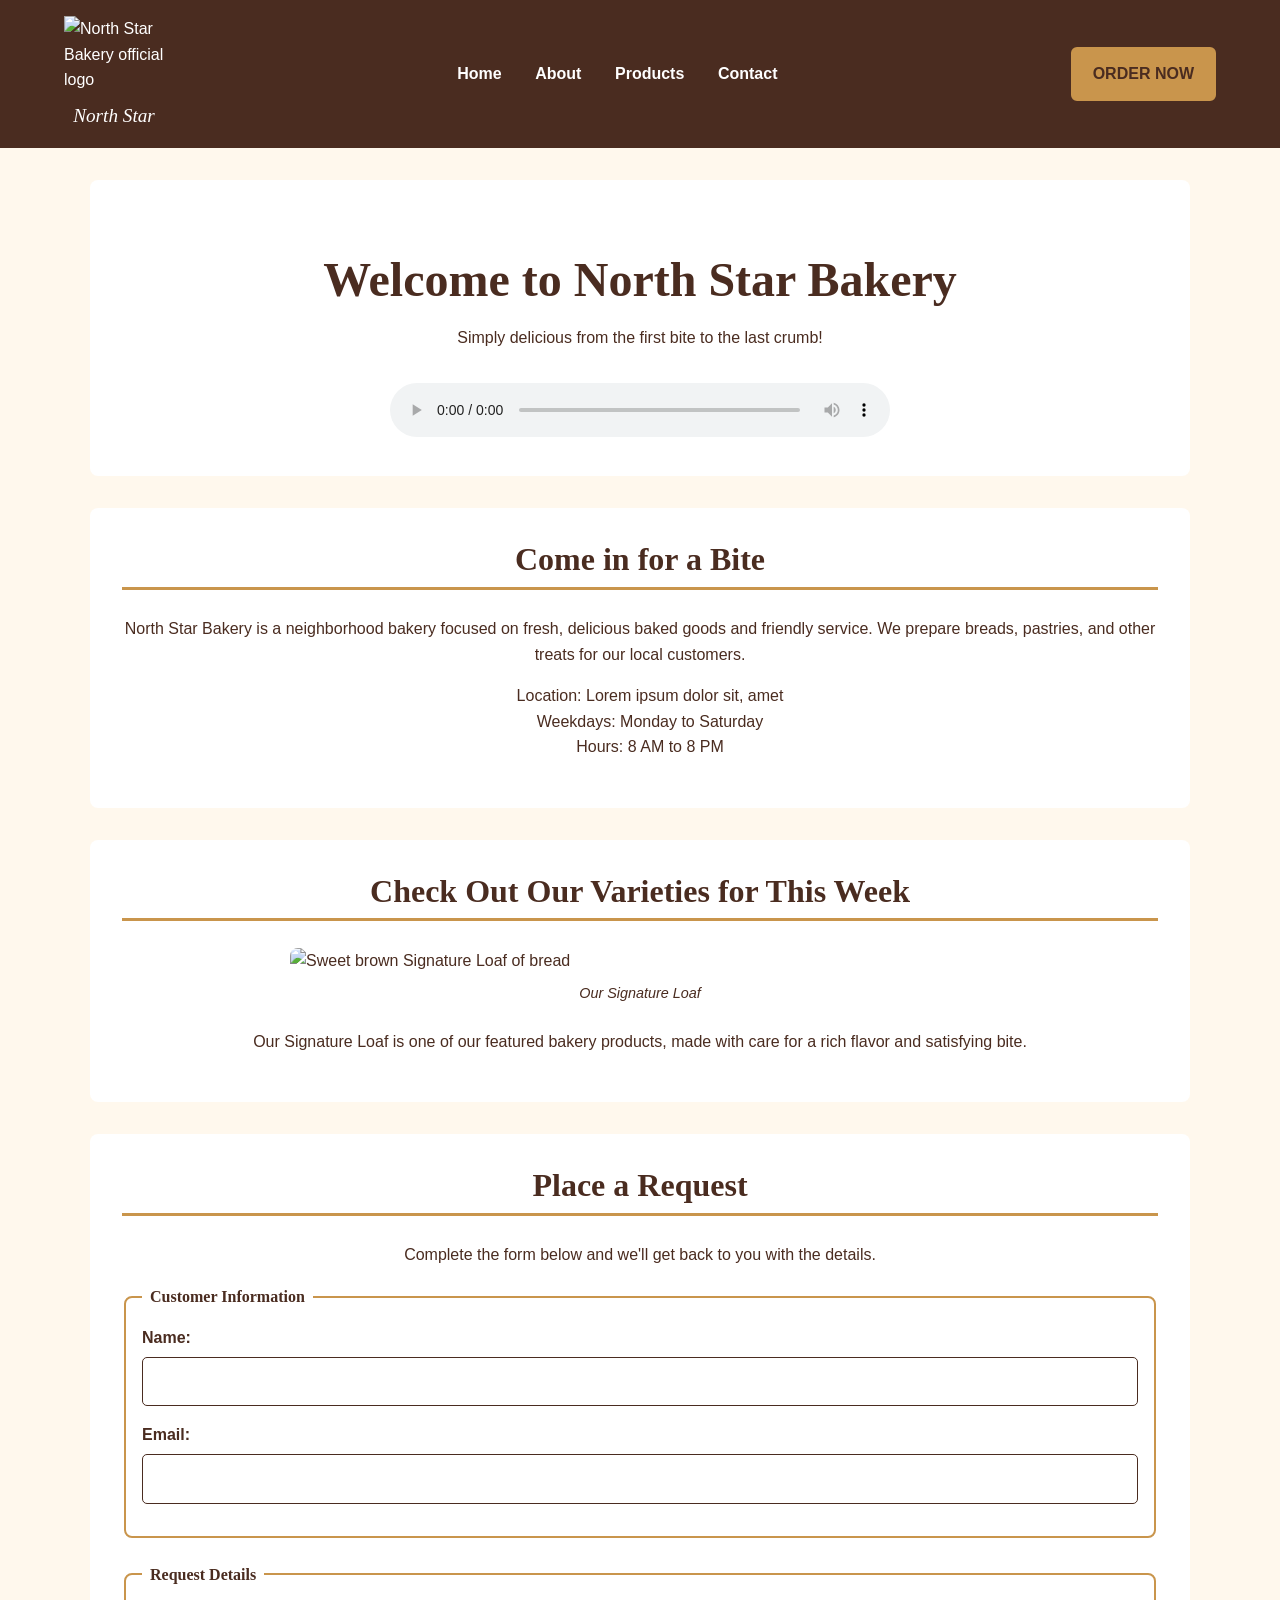
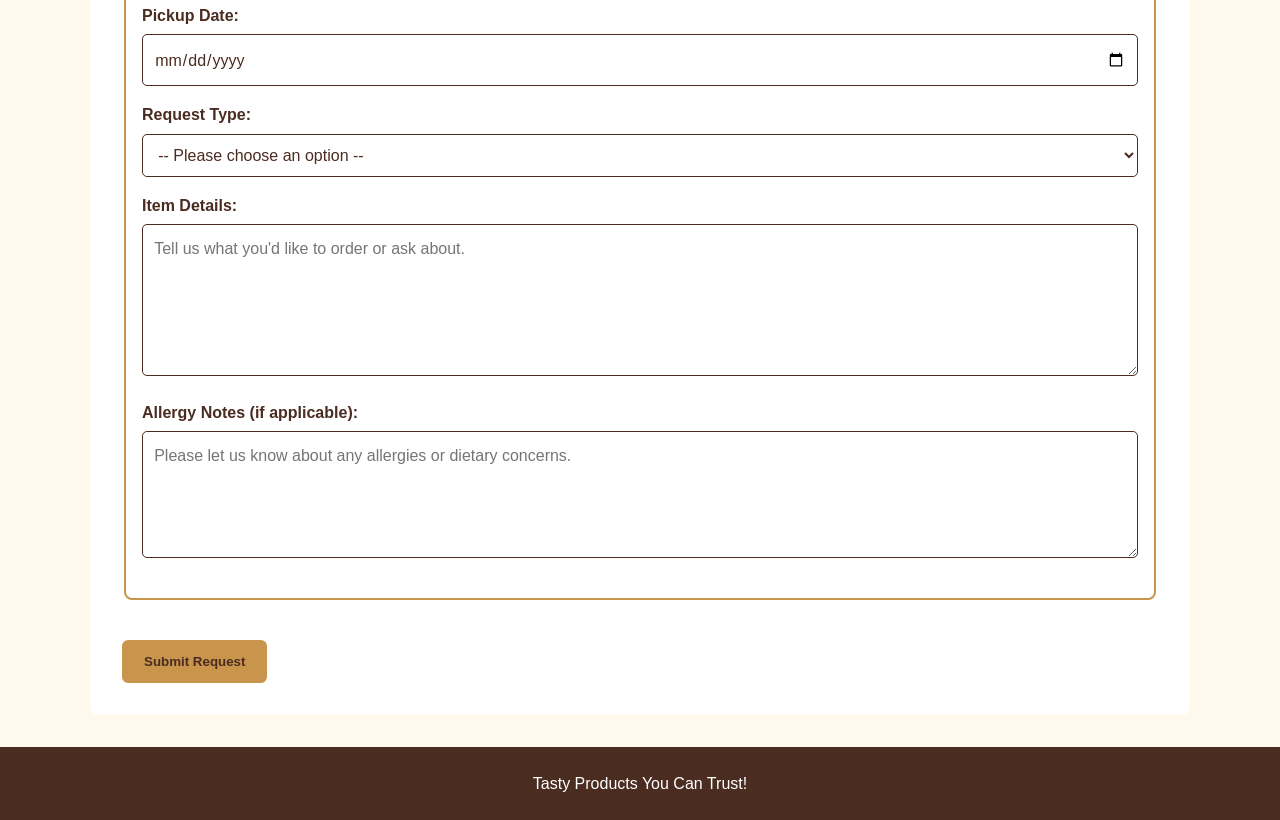
==== index.html @ 4ea6205c "Initial Commit!" ====
<!doctype html>
<html lang="en">
  <head>
    <meta charset="UTF-8" />
    <meta name="viewport" content="width=device-width, initial-scale=1.0" />
    <title>North Star Bakery | Home</title>

    <!-- External CSS -->
    <link rel="stylesheet" href="./styles.css" />
  </head>

  <body>
    <header>
      <!-- Logo -->
      <figure>
        <img
          src="./Media/bakery-logo_c.png"
          alt="North Star Bakery official logo"
        />
        <figcaption>North Star</figcaption>
      </figure>

      <!-- Navigation -->
      <nav aria-label="Main navigation">
        <ul>
          <li><a href="./index.html">Home</a></li>
          <li><a href="./about.html">About</a></li>
          <li><a href="./products.html">Products</a></li>
          <li><a href="./contact.html">Contact</a></li>
        </ul>
      </nav>

      <!-- Call to Action -->
      <a class="cta-button" href="./contact.html">ORDER NOW</a>
    </header>

    <main>
      <!-- Welcome -->
      <section class="welcome">
        <h1>Welcome to North Star Bakery</h1>

        <p>Simply delicious from the first bite to the last crumb!</p>

        <audio controls>
          <source src="./Media/bakery-welcome_c.mp3" type="audio/mpeg" />
          Welcome to North Star Bakery! We pride ourselves in giving you the
          best pastries.
        </audio>
      </section>

      <!-- Location -->
      <section class="location">
        <h2>Come in for a Bite</h2>

        <p>
          North Star Bakery is a neighborhood bakery focused on fresh, delicious
          baked goods and friendly service. We prepare breads, pastries, and
          other treats for our local customers.
        </p>

        <ul>
          <li>Location: Lorem ipsum dolor sit, amet</li>
          <li>Weekdays: Monday to Saturday</li>
          <li>Hours: 8 AM to 8 PM</li>
        </ul>
      </section>

      <!-- Featured Product -->
      <section class="featuredItem">
        <h2>Check Out Our Varieties for This Week</h2>

        <figure>
          <picture>
            <!-- Large screens -->
            <source
              media="(min-width: 800px)"
              srcset="./Media/bakery-feature-large_c.png"
            />

            <!-- Medium screens -->
            <source
              media="(min-width: 450px)"
              srcset="./Media/bakery-feature-small_c.png"
            />

            <!-- Small screens / fallback -->
            <img
              src="./Media/bakery-feature-small_c.png"
              alt="Sweet brown Signature Loaf of bread"
            />
          </picture>

          <figcaption>Our Signature Loaf</figcaption>
        </figure>

        <p class="center">
          Our Signature Loaf is one of our featured bakery products, made with
          care for a rich flavor and satisfying bite.
        </p>
      </section>

      <!-- Request Form -->
      <section class="request-form">
        <h2>Place a Request</h2>

        <p>
          Complete the form below and we'll get back to you with the details.
        </p>

        <form action="#" method="post">
          <fieldset>
            <legend>Customer Information</legend>

            <div>
              <label for="name">Name:</label>
              <input type="text" id="name" name="name" required />
            </div>

            <div>
              <label for="email">Email:</label>
              <input type="email" id="email" name="email" required />
            </div>
          </fieldset>

          <fieldset>
            <legend>Request Details</legend>

            <div>
              <label for="pickup-date">Pickup Date:</label>
              <input type="date" id="pickup-date" name="pickup-date" required />
            </div>

            <div>
              <label for="request-type">Request Type:</label>
              <select id="request-type" name="request-type" required>
                <option value="">-- Please choose an option --</option>
                <option value="pre-order">Pre-order</option>
                <option value="general-question">General Question</option>
              </select>
            </div>

            <div>
              <label for="item-details">Item Details:</label>
              <textarea
                id="item-details"
                name="item-details"
                rows="5"
                placeholder="Tell us what you'd like to order or ask about."
                required
              ></textarea>
            </div>

            <div>
              <label for="allergy-notes">
                Allergy Notes (if applicable):
              </label>

              <textarea
                id="allergy-notes"
                name="allergy-notes"
                rows="4"
                placeholder="Please let us know about any allergies or dietary concerns."
              ></textarea>
            </div>
          </fieldset>

          <button type="submit">Submit Request</button>
        </form>
      </section>
    </main>

    <footer>
      <p>Tasty products you can trust!</p>
    </footer>
  </body>
</html>
---- styles.css ----
/* ---------- Color and Typography System ---------- */

:root {
  --cream: #fff8ed;
  --brown: #4a2c20;
  --gold: #c9954c;
  --terracotta: #a85d45;
  --white: #ffffff;

  --heading-font: Georgia, "Times New Roman", serif;
  --body-font: Arial, Helvetica, sans-serif;
}

/* ---------- Base Styles ---------- */

* {
  box-sizing: border-box;
}

html {
  scroll-behavior: smooth;
}

body {
  margin: 0;
  background-color: var(--cream);
  color: var(--brown);
  font-family: var(--body-font);
  line-height: 1.6;
}

img {
  display: block;
  max-width: 100%;
  height: auto;
}

figure {
  margin: 1.5rem 0;
}

figcaption {
  margin-top: 0.5rem;
  font-size: 0.9rem;
  font-style: italic;
  text-align: center;
}
h1,
h2,
h3 {
  color: var(--brown);
  font-family: var(--heading-font);
  line-height: 1.2;
}

h1 {
  margin-bottom: 0.75rem;
  font-size: 2.2rem;
}

h2 {
  margin-top: 0;
  font-size: 1.8rem;
  text-align: center;
}

h3 {
  font-size: 1.35rem;
}

a {
  color: var(--terracotta);
  font-weight: bold;
}

a:hover,
a:focus {
  color: var(--brown);
}

/* ---------- Header ---------- */

header {
  padding: 1rem;
  background-color: var(--brown);
  color: var(--white);
  text-align: center;
}

header figure {
  margin: 0 auto 1rem;
}

header img {
  width: 120px;
  margin: 0 auto;
}

header figcaption {
  color: var(--white);
  font-family: var(--heading-font);
  font-size: 1.2rem;
}

/* ---------- Navigation ---------- */

nav ul {
  display: flex;
  flex-direction: column;
  gap: 0.5rem;
  margin: 0;
  padding: 0;
  list-style: none;
}

nav a {
  display: block;
  padding: 0.5rem;
  color: var(--white);
  text-decoration: none;
}

nav a:hover,
nav a:focus {
  background-color: var(--gold);
  color: var(--brown);
  border-radius: 4px;
}

/* ---------- Buttons ---------- */

.cta-button,
button {
  display: inline-block;
  margin-top: 1rem;
  padding: 0.75rem 1.25rem;
  border: 2px solid var(--gold);
  border-radius: 6px;
  background-color: var(--gold);
  color: var(--brown);
  font-family: var(--body-font);
  font-weight: bold;
  text-decoration: none;
  cursor: pointer;
}

.cta-button:hover,
button:hover,
.cta-button:focus,
button:focus {
  background-color: var(--terracotta);
  border-color: var(--terracotta);
  color: var(--white);
}

.about-cta {
  text-align: center;
}

/* ---------- Main Content ---------- */

main {
  width: 92%;
  max-width: 1100px;
  margin: 0 auto;
}

section {
  margin: 2rem 0;
  padding: 1.5rem;
  border-radius: 8px;
  background-color: var(--white);
}

section > h2 {
  border-bottom: 3px solid var(--gold);
  padding-bottom: 0.5rem;
}

/* ---------- Home Page ---------- */

.welcome {
  text-align: center;
}

.welcome audio {
  width: 100%;
  max-width: 500px;
  margin-top: 1rem;
}

.location ul {
  padding-left: 1.25rem;
}

.featuredItem figure {
  max-width: 700px;
  margin-right: auto;
  margin-left: auto;
}

.featuredItem img {
  width: 100%;
  border-radius: 8px;
}

/* ---------- Product Page ---------- */

.products-intro {
  text-align: center;
}

.products-intro figure {
  max-width: 800px;
  margin-right: auto;
  margin-left: auto;
}

.products-intro img {
  width: 100%;
  border-radius: 8px;
}

.product-category {
  display: flex;
  flex-direction: column;
  gap: 1.5rem;
}

.product {
  padding: 1rem;
  border: 1px solid var(--gold);
  border-radius: 8px;
  background-color: var(--cream);
}

.product figure {
  margin-top: 0;
}

.product img {
  width: 100%;
  border-radius: 6px;
}

.product p {
  margin-bottom: 0.75rem;
}

.ordering-info {
  text-align: center;
}
.center {
  text-align: center;
}

/* ---------- About Page ---------- */

.bakery-story img,
.staff img {
  width: 100%;
  border-radius: 8px;
}

.staff-member {
  margin-bottom: 2rem;
}

.about-cta p {
  text-align: center;
}

/* ---------- Contact Page ---------- */

.contact-intro {
  text-align: center;
}

.contact-form form {
  width: 100%;
}

fieldset {
  margin-bottom: 1.5rem;
  padding: 1rem;
  border: 2px solid var(--gold);
  border-radius: 8px;
}

legend {
  padding: 0 0.5rem;
  color: var(--brown);
  font-family: var(--heading-font);
  font-weight: bold;
}

form div {
  margin-bottom: 1rem;
}

label {
  display: block;
  margin-bottom: 0.35rem;
  font-weight: bold;
}

input,
select,
textarea {
  width: 100%;
  padding: 0.7rem;
  border: 1px solid var(--brown);
  border-radius: 5px;
  background-color: var(--white);
  color: var(--brown);
  font: inherit;
}

textarea {
  min-height: 120px;
  resize: vertical;
}

input:focus,
select:focus,
textarea:focus {
  outline: 3px solid var(--gold);
  border-color: var(--brown);
}

.contact-details address {
  padding: 1rem;
  border-left: 4px solid var(--gold);
  background-color: var(--cream);
  font-style: normal;
}

.hours-list {
  padding-left: 1.25rem;
}
.request-form p {
  text-align: center;
}

/* ---------- Footer ---------- */

footer {
  margin-top: 2rem;
  padding: 1.5rem;
  background-color: var(--brown);
  color: var(--white);
  text-align: center;
}

footer p {
  margin: 0 auto;
  text-transform: capitalize;
}

/* =========================================
   RESPONSIVE LAYOUT
   ========================================= */

@media (min-width: 700px) {
  header {
    display: flex;
    align-items: center;
    justify-content: space-between;
    gap: 2rem;
    padding: 1rem 5%;
    text-align: left;
  }

  header figure {
    margin: 0;
  }

  header img {
    width: 100px;
    margin: 0;
  }

  nav ul {
    flex-direction: row;
    align-items: center;
    gap: 0.5rem;
  }

  nav a {
    padding: 0.6rem 0.8rem;
  }

  header .cta-button {
    margin-top: 0;
    white-space: nowrap;
  }

  main {
    width: 90%;
  }

  .product-category {
    display: grid;
    grid-template-columns: repeat(2, 1fr);
    align-items: start;
  }

  .product-category > h2,
  .product-category > p {
    grid-column: 1 / -1;
  }

  .bakery-story,
  .sourcing,
  .staff {
    padding: 2rem;
  }
}

@media (min-width: 1000px) {
  h1 {
    font-size: 3rem;
  }

  h2 {
    font-size: 2rem;
  }

  section {
    padding: 2rem;
  }
  .bakery-story {
    display: grid;
    grid-template-columns: 1fr 1fr;
    grid-template-rows: auto auto auto;
    gap: 2rem;
    align-items: center;
  }

  .bakery-story > h2 {
    grid-column: 1 / -1;
  }

  .bakery-story > figure {
    grid-column: 1;
    grid-row: 2 / 4;
    margin: 0;
  }

  .bakery-story > p {
    grid-column: 2;
  }

  .bakery-story img {
    width: 100%;
    height: 100%;
    object-fit: cover;
    border-radius: 8px;
  }

  .staff {
    display: grid;
    grid-template-columns: 1fr 1fr;
    gap: 2rem;
  }

  .staff > h2 {
    grid-column: 1 / -1;
  }
  .location,
  .hours {
    text-align: center;
  }
  .hours li,
  .location li {
    list-style: none;
  }
}
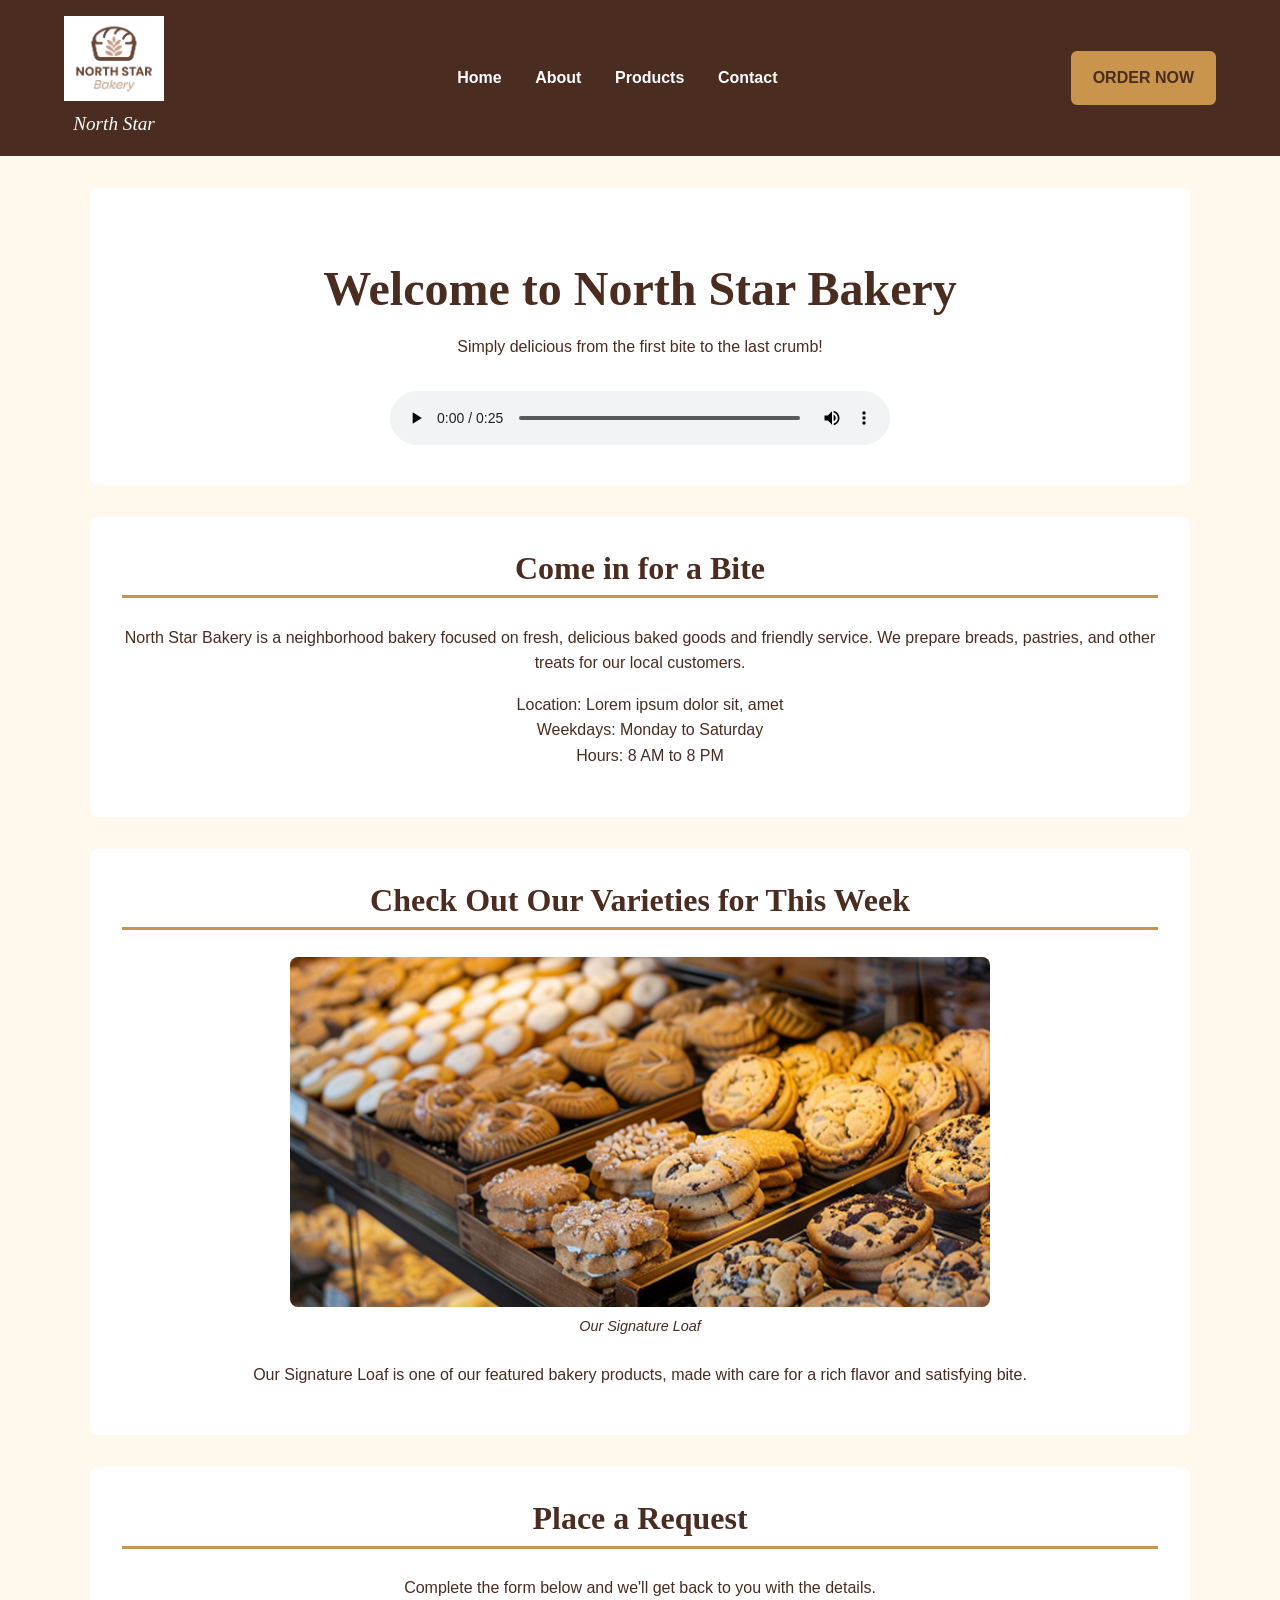
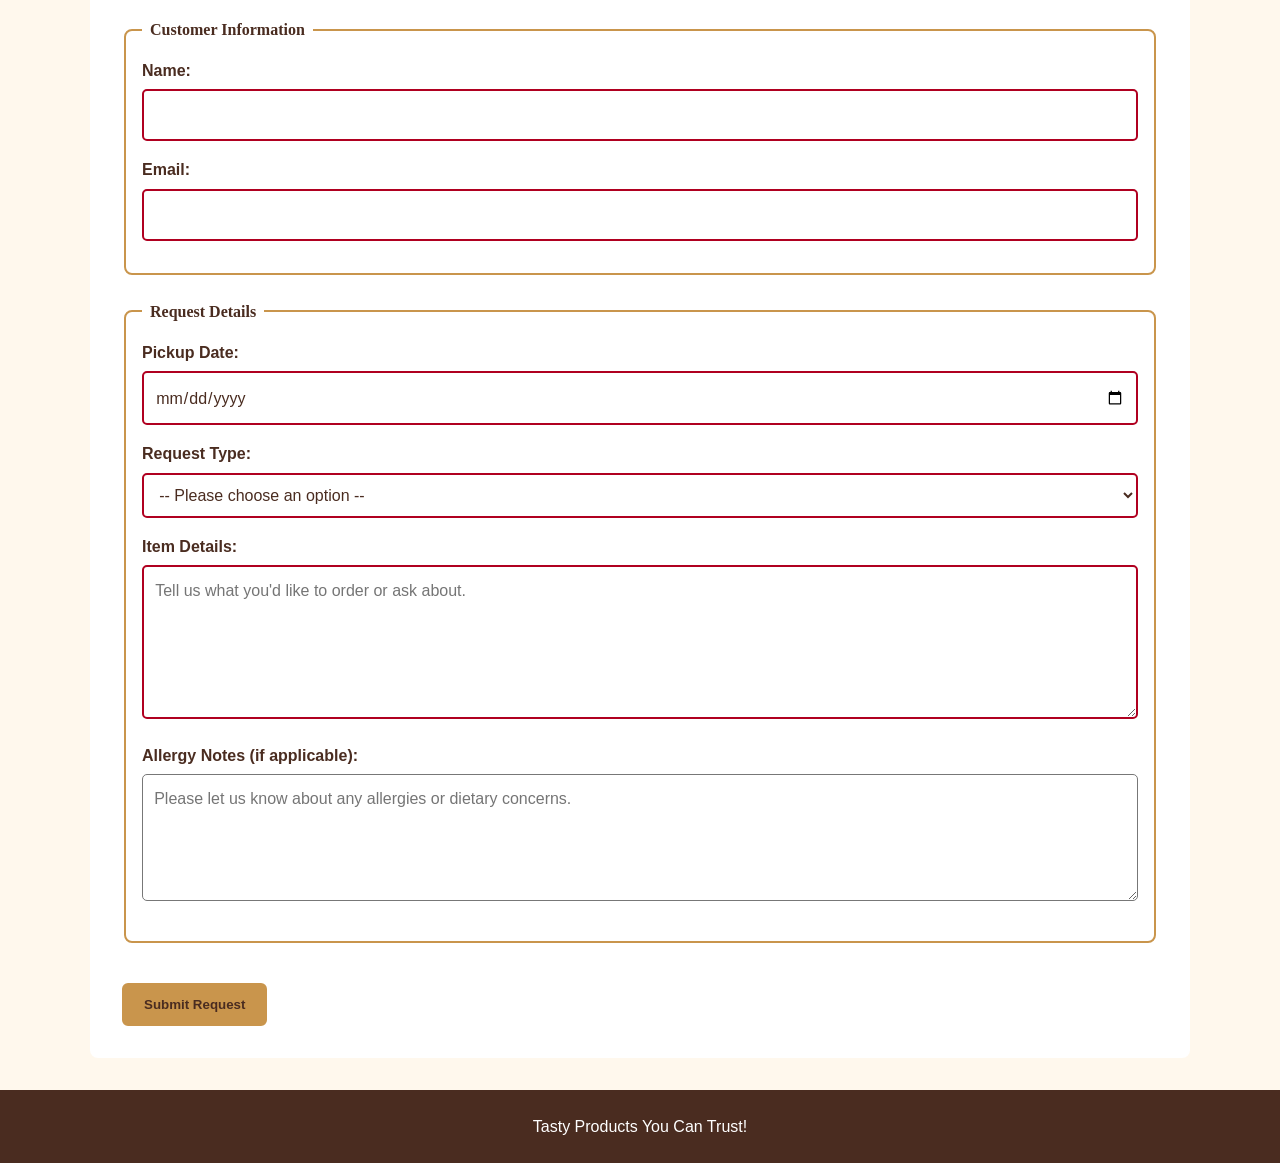
==== commit 4f5166a3: "Add form validation script to index.html Added form validation script for request form." ====
--- a/index.html
+++ b/index.html
@@ -172,5 +172,7 @@
     <footer>
       <p>Tasty products you can trust!</p>
     </footer>
+
+        <script src="./js/form-validation.js"></script>
   </body>
 </html>
--- a/styles.css
+++ b/styles.css
@@ -342,6 +342,44 @@
   text-align: center;
 }
 
+/* Form validation messages */
+.error-message {
+  color: #b00020;
+  font-size: 0.9rem;
+  margin: 5px 0 0;
+  min-height: 1.2em;
+}
+
+/* Success message */
+.success-message {
+  color: #176b2c;
+  font-weight: bold;
+  margin-top: 15px;
+  min-height: 1.2em;
+}
+
+/* Highlight fields when the browser identifies them as invalid */
+input:invalid,
+select:invalid,
+textarea:invalid {
+  border: 2px solid #b00020;
+}
+
+/* Keep the fields neutral when they are valid */
+input:valid,
+select:valid,
+textarea:valid {
+  border: 1px solid #777;
+}
+
+/* Improve focus visibility for keyboard users */
+input:focus,
+select:focus,
+textarea:focus {
+  outline: 2px solid #333;
+  outline-offset: 2px;
+}
+
 /* ---------- Footer ---------- */
 
 footer {
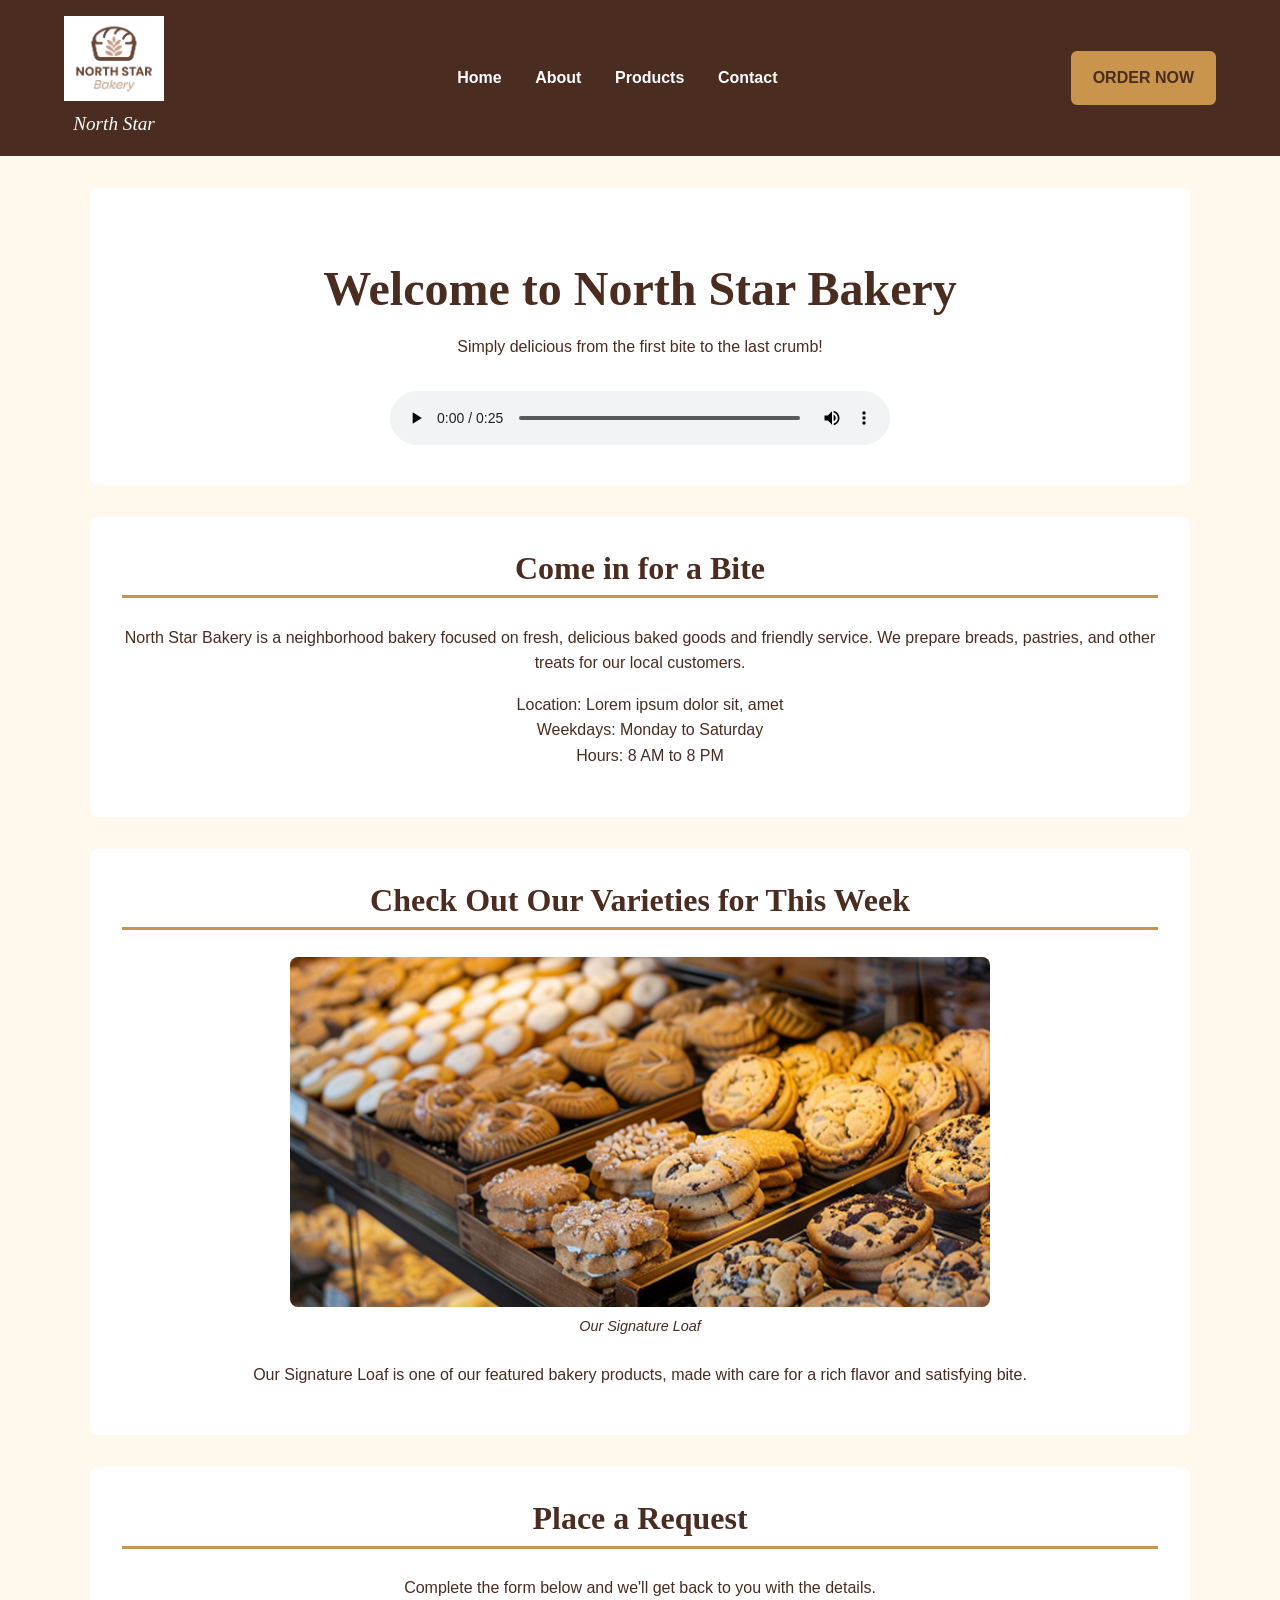
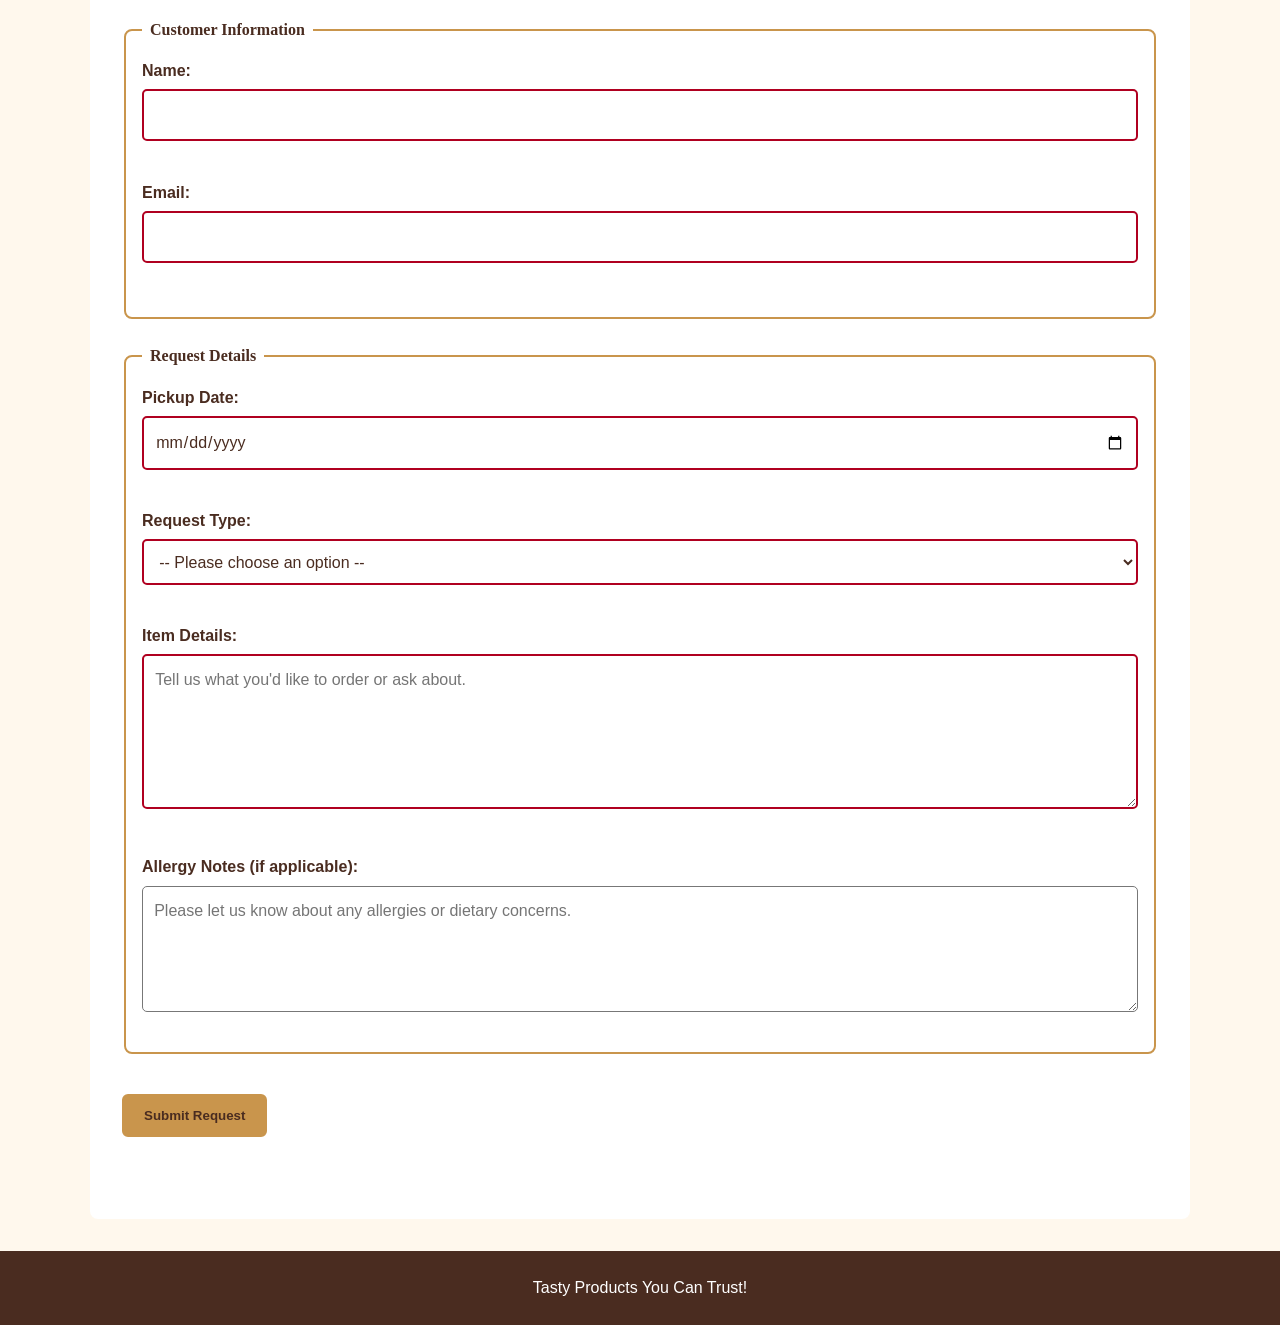
==== commit 74f895c2: "updated form validation part" ====
--- a/index.html
+++ b/index.html
@@ -99,37 +99,37 @@
         </p>
       </section>
 
-      <!-- Request Form -->
+       <!-- Request Form -->
       <section class="request-form">
         <h2>Place a Request</h2>
-
         <p>
           Complete the form below and we'll get back to you with the details.
         </p>
-
-        <form action="#" method="post">
+        <form id="request-form" action="#" method="post">
           <fieldset>
             <legend>Customer Information</legend>
-
             <div>
               <label for="name">Name:</label>
               <input type="text" id="name" name="name" required />
+              <p id="name-error" class="error-message" aria-live="polite"></p>
             </div>
-
             <div>
               <label for="email">Email:</label>
               <input type="email" id="email" name="email" required />
+              <p id="email-error" class="error-message" aria-live="polite"></p>
             </div>
           </fieldset>
-
           <fieldset>
             <legend>Request Details</legend>
-
             <div>
               <label for="pickup-date">Pickup Date:</label>
               <input type="date" id="pickup-date" name="pickup-date" required />
+              <p
+                id="pickup-date-error"
+                class="error-message"
+                aria-live="polite"
+              ></p>
             </div>
-
             <div>
               <label for="request-type">Request Type:</label>
               <select id="request-type" name="request-type" required>
@@ -137,8 +137,12 @@
                 <option value="pre-order">Pre-order</option>
                 <option value="general-question">General Question</option>
               </select>
+              <p
+                id="request-type-error"
+                class="error-message"
+                aria-live="polite"
+              ></p>
             </div>
-
             <div>
               <label for="item-details">Item Details:</label>
               <textarea
@@ -148,13 +152,16 @@
                 placeholder="Tell us what you'd like to order or ask about."
                 required
               ></textarea>
+              <p
+                id="item-details-error"
+                class="error-message"
+                aria-live="polite"
+              ></p>
             </div>
-
             <div>
               <label for="allergy-notes">
                 Allergy Notes (if applicable):
               </label>
-
               <textarea
                 id="allergy-notes"
                 name="allergy-notes"
@@ -163,8 +170,8 @@
               ></textarea>
             </div>
           </fieldset>
-
           <button type="submit">Submit Request</button>
+          <p id="form-success" class="success-message" aria-live="polite"></p>
         </form>
       </section>
     </main>
